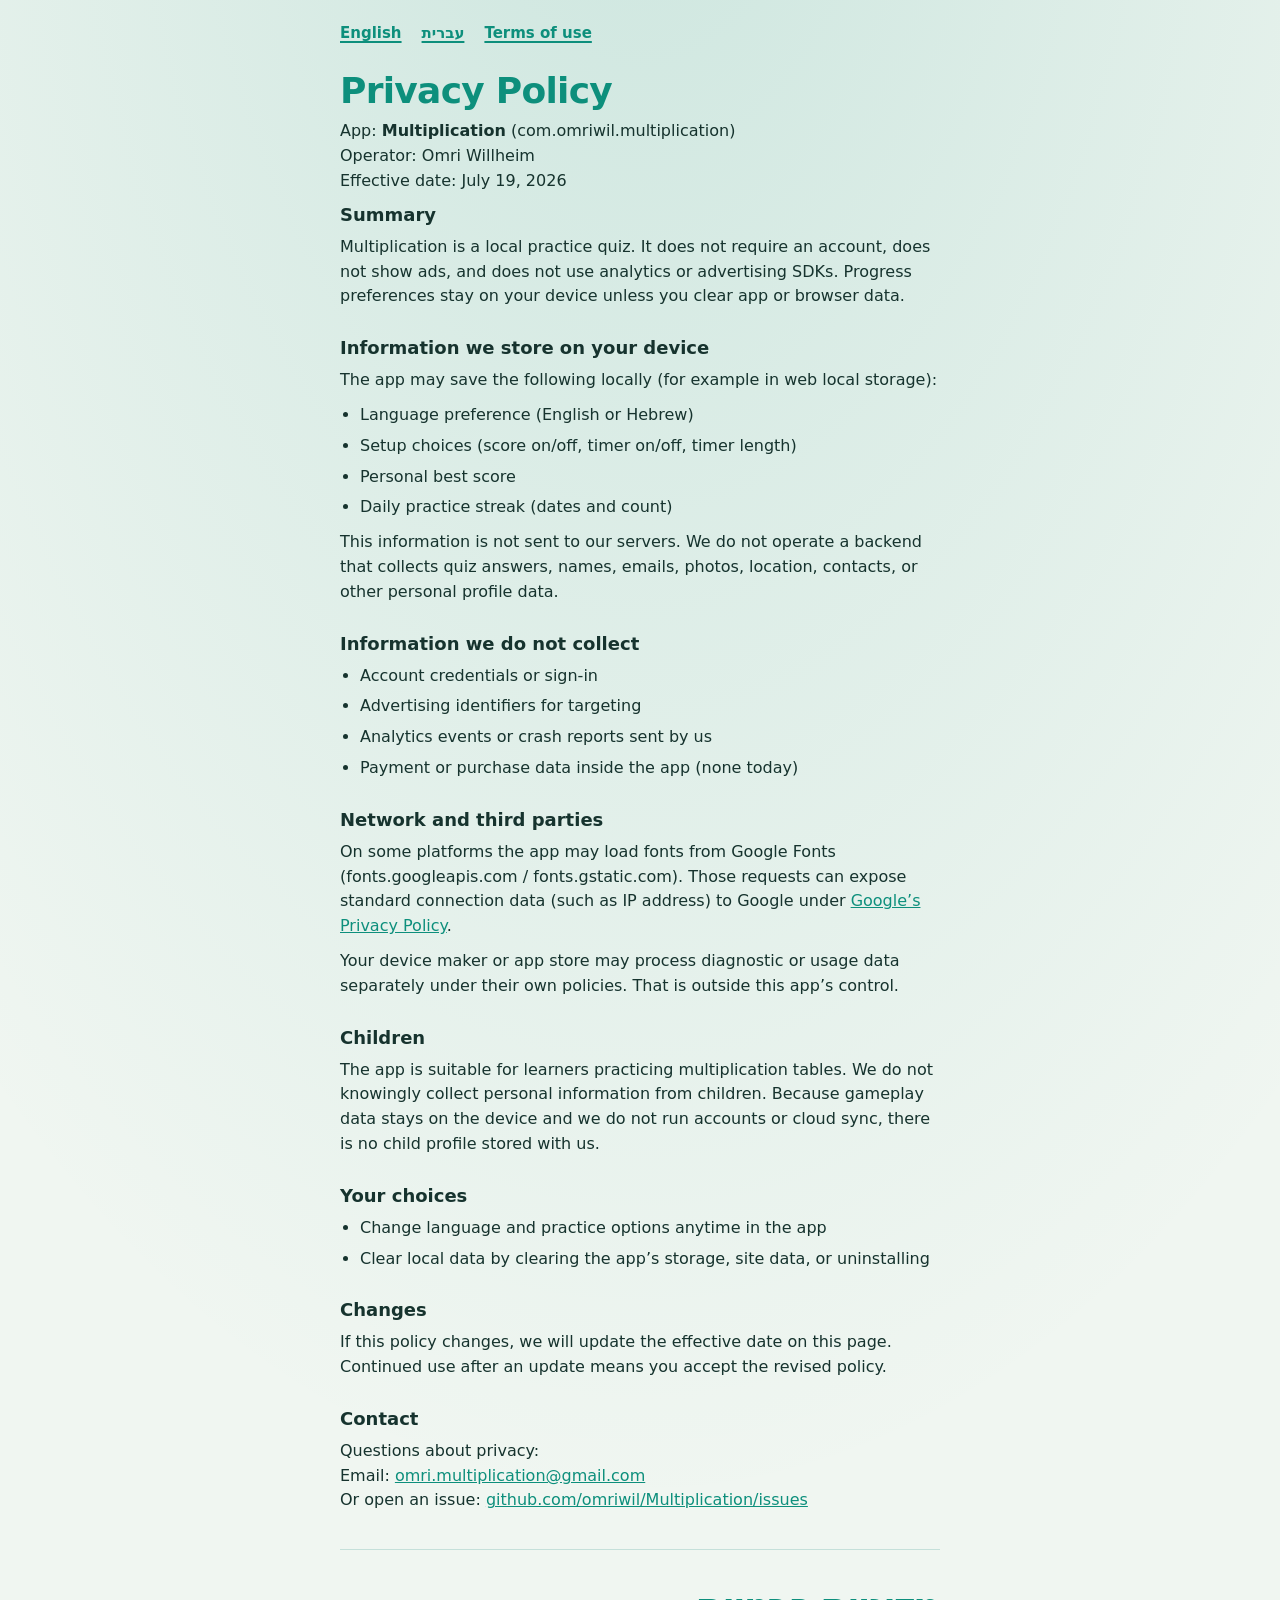
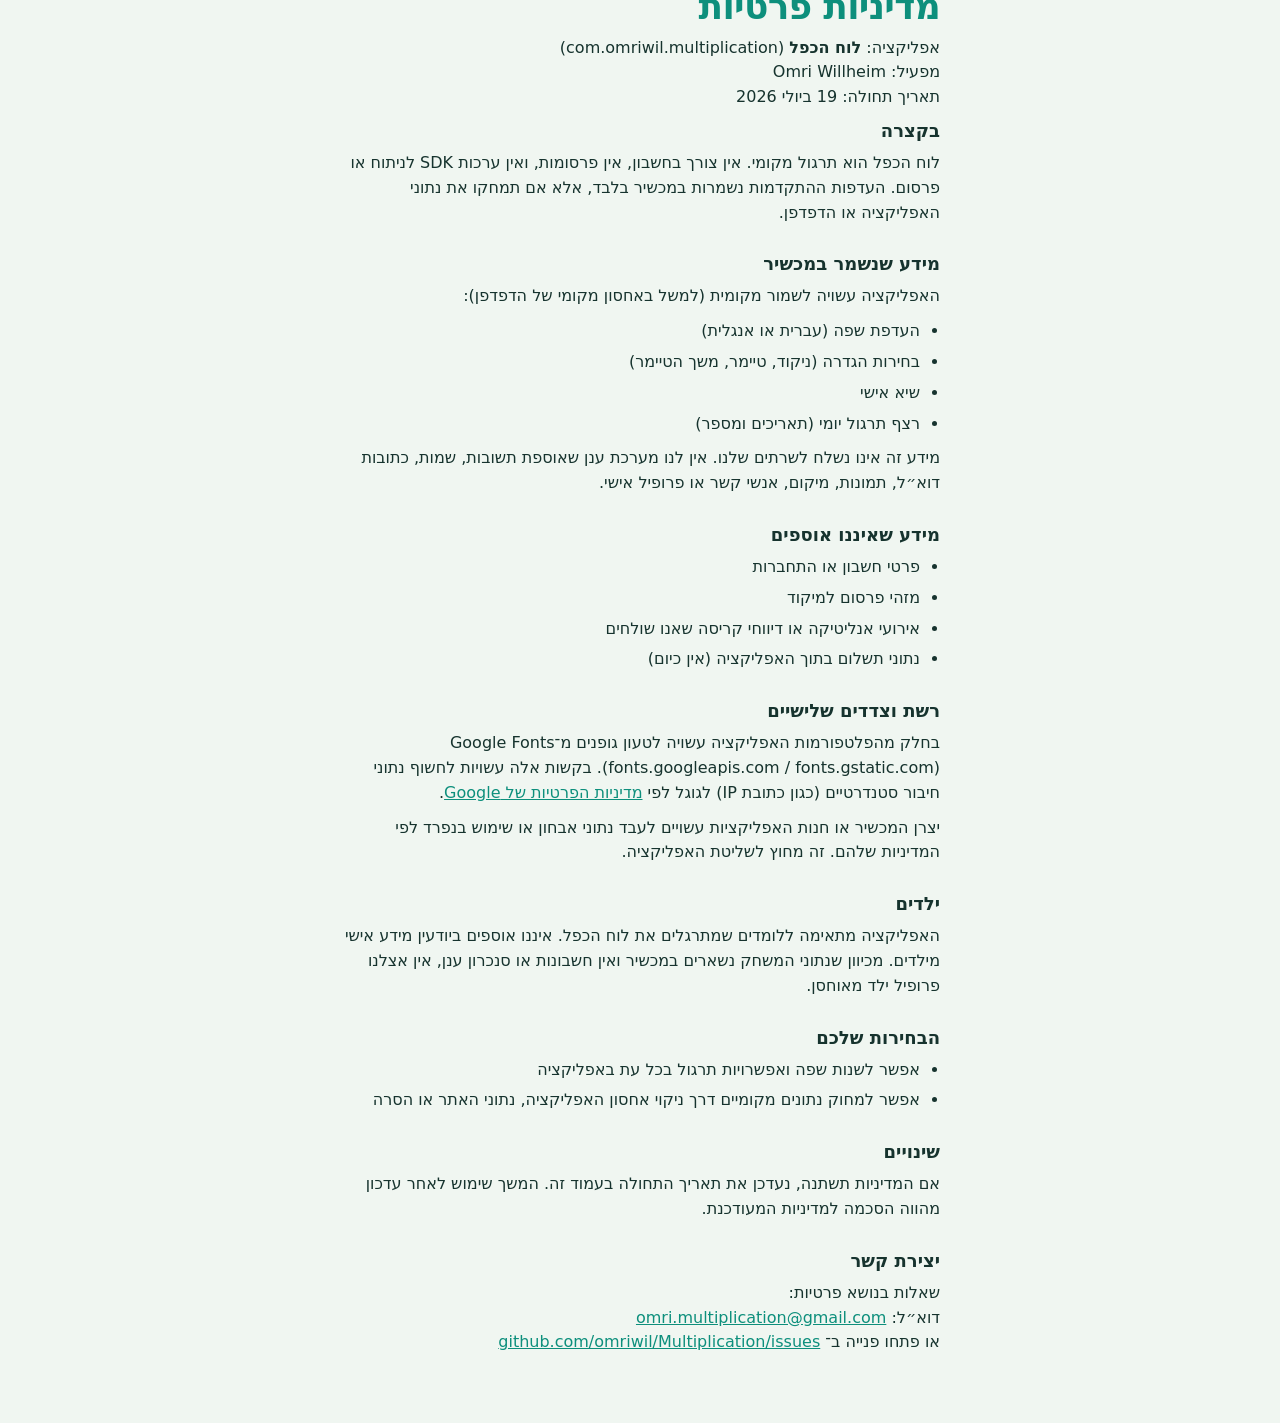
==== privacy.html @ 78357b25 "Add terms of use and cross-link privacy pages." ====
<!DOCTYPE html>
<html lang="en">
<head>
	<meta charset="UTF-8">
	<meta name="viewport" content="width=device-width, initial-scale=1.0, viewport-fit=cover">
	<meta name="color-scheme" content="light">
	<meta name="theme-color" content="#f0f6f1">
	<title>Privacy Policy — Multiplication</title>
	<style>
		:root {
			--bg: #f0f6f1;
			--border: #c5e0da;
			--text: #16332e;
			--text-muted: #4a6b64;
			--accent: #0d8f7c;
			--font-ui: "Segoe UI", system-ui, -apple-system, sans-serif;
			--font-display: "Nunito", "Rubik", "Segoe UI", system-ui, -apple-system, sans-serif;
		}

		*,
		*::before,
		*::after {
			box-sizing: border-box;
		}

		body {
			margin: 0;
			min-height: 100vh;
			font-family: var(--font-ui);
			background:
				radial-gradient(ellipse 80% 60% at 50% -10%, rgba(13, 143, 124, 0.16), transparent),
				var(--bg);
			color: var(--text);
			-webkit-font-smoothing: antialiased;
		}

		.privacy-page {
			width: min(100%, 640px);
			margin: 0 auto;
			padding:
				max(24px, env(safe-area-inset-top))
				max(20px, env(safe-area-inset-right))
				max(40px, env(safe-area-inset-bottom))
				max(20px, env(safe-area-inset-left));
		}

		.privacy-page h1 {
			margin: 0 0 8px;
			font-family: var(--font-display);
			font-size: clamp(1.75rem, 6vw, 2.25rem);
			font-weight: 800;
			letter-spacing: -0.02em;
			line-height: 1.15;
			color: var(--accent);
		}

		.privacy-meta {
			margin: 0 0 28px;
			color: var(--text-muted);
			font-size: 0.9375rem;
			line-height: 1.45;
		}

		.privacy-nav {
			display: flex;
			flex-wrap: wrap;
			gap: 12px 20px;
			margin: 0 0 28px;
			font-size: 0.9375rem;
		}

		.privacy-nav a {
			color: var(--accent);
			font-weight: 700;
			text-decoration-thickness: 1.5px;
			text-underline-offset: 3px;
		}

		.privacy-nav a:focus-visible {
			outline: 2px solid var(--accent);
			outline-offset: 3px;
			border-radius: 4px;
		}

		.privacy-page section {
			margin: 0 0 28px;
		}

		.privacy-page h2 {
			margin: 0 0 10px;
			font-family: var(--font-display);
			font-size: 1.125rem;
			font-weight: 800;
			color: var(--text);
		}

		.privacy-page p,
		.privacy-page li {
			margin: 0 0 10px;
			font-size: 1rem;
			line-height: 1.55;
			color: var(--text);
		}

		.privacy-page ul {
			margin: 0 0 10px;
			padding-inline-start: 1.25rem;
		}

		.privacy-page li {
			margin-bottom: 6px;
		}

		.privacy-page hr {
			border: 0;
			border-top: 1px solid var(--border);
			margin: 36px 0;
		}

		.privacy-page a {
			color: var(--accent);
		}

		[lang="he"] {
			font-family: "Rubik", "Segoe UI", system-ui, -apple-system, sans-serif;
		}
	</style>
</head>
<body>
	<article class="privacy-page">
		<nav class="privacy-nav" aria-label="Document links">
			<a href="#en">English</a>
			<a href="#he" lang="he">עברית</a>
			<a href="terms.html">Terms of use</a>
		</nav>

		<section id="en" lang="en">
			<h1>Privacy Policy</h1>
			<p class="privacy-meta">
				App: <strong>Multiplication</strong> (com.omriwil.multiplication)<br>
				Operator: Omri Willheim<br>
				Effective date: July 19, 2026
			</p>

			<section>
				<h2>Summary</h2>
				<p>
					Multiplication is a local practice quiz. It does not require an account,
					does not show ads, and does not use analytics or advertising SDKs.
					Progress preferences stay on your device unless you clear app or browser data.
				</p>
			</section>

			<section>
				<h2>Information we store on your device</h2>
				<p>The app may save the following locally (for example in web local storage):</p>
				<ul>
					<li>Language preference (English or Hebrew)</li>
					<li>Setup choices (score on/off, timer on/off, timer length)</li>
					<li>Personal best score</li>
					<li>Daily practice streak (dates and count)</li>
				</ul>
				<p>
					This information is not sent to our servers. We do not operate a backend
					that collects quiz answers, names, emails, photos, location, contacts,
					or other personal profile data.
				</p>
			</section>

			<section>
				<h2>Information we do not collect</h2>
				<ul>
					<li>Account credentials or sign-in</li>
					<li>Advertising identifiers for targeting</li>
					<li>Analytics events or crash reports sent by us</li>
					<li>Payment or purchase data inside the app (none today)</li>
				</ul>
			</section>

			<section>
				<h2>Network and third parties</h2>
				<p>
					On some platforms the app may load fonts from Google Fonts
					(fonts.googleapis.com / fonts.gstatic.com). Those requests can expose
					standard connection data (such as IP address) to Google under
					<a href="https://policies.google.com/privacy">Google’s Privacy Policy</a>.
				</p>
				<p>
					Your device maker or app store may process diagnostic or usage data
					separately under their own policies. That is outside this app’s control.
				</p>
			</section>

			<section>
				<h2>Children</h2>
				<p>
					The app is suitable for learners practicing multiplication tables.
					We do not knowingly collect personal information from children.
					Because gameplay data stays on the device and we do not run accounts
					or cloud sync, there is no child profile stored with us.
				</p>
			</section>

			<section>
				<h2>Your choices</h2>
				<ul>
					<li>Change language and practice options anytime in the app</li>
					<li>Clear local data by clearing the app’s storage, site data, or uninstalling</li>
				</ul>
			</section>

			<section>
				<h2>Changes</h2>
				<p>
					If this policy changes, we will update the effective date on this page.
					Continued use after an update means you accept the revised policy.
				</p>
			</section>

			<section>
				<h2>Contact</h2>
				<p>
					Questions about privacy:<br>
					Email:
					<a href="mailto:omri.multiplication@gmail.com">omri.multiplication@gmail.com</a><br>
					Or open an issue:
					<a href="https://github.com/omriwil/Multiplication/issues">github.com/omriwil/Multiplication/issues</a>
				</p>
			</section>
		</section>

		<hr>

		<section id="he" lang="he" dir="rtl">
			<h1>מדיניות פרטיות</h1>
			<p class="privacy-meta">
				אפליקציה: <strong>לוח הכפל</strong> (com.omriwil.multiplication)<br>
				מפעיל: Omri Willheim<br>
				תאריך תחולה: 19 ביולי 2026
			</p>

			<section>
				<h2>בקצרה</h2>
				<p>
					לוח הכפל הוא תרגול מקומי. אין צורך בחשבון, אין פרסומות,
					ואין ערכות SDK לניתוח או פרסום.
					העדפות ההתקדמות נשמרות במכשיר בלבד, אלא אם תמחקו את נתוני האפליקציה או הדפדפן.
				</p>
			</section>

			<section>
				<h2>מידע שנשמר במכשיר</h2>
				<p>האפליקציה עשויה לשמור מקומית (למשל באחסון מקומי של הדפדפן):</p>
				<ul>
					<li>העדפת שפה (עברית או אנגלית)</li>
					<li>בחירות הגדרה (ניקוד, טיימר, משך הטיימר)</li>
					<li>שיא אישי</li>
					<li>רצף תרגול יומי (תאריכים ומספר)</li>
				</ul>
				<p>
					מידע זה אינו נשלח לשרתים שלנו. אין לנו מערכת ענן שאוספת תשובות,
					שמות, כתובות דוא״ל, תמונות, מיקום, אנשי קשר או פרופיל אישי.
				</p>
			</section>

			<section>
				<h2>מידע שאיננו אוספים</h2>
				<ul>
					<li>פרטי חשבון או התחברות</li>
					<li>מזהי פרסום למיקוד</li>
					<li>אירועי אנליטיקה או דיווחי קריסה שאנו שולחים</li>
					<li>נתוני תשלום בתוך האפליקציה (אין כיום)</li>
				</ul>
			</section>

			<section>
				<h2>רשת וצדדים שלישיים</h2>
				<p>
					בחלק מהפלטפורמות האפליקציה עשויה לטעון גופנים מ־Google Fonts
					(fonts.googleapis.com / fonts.gstatic.com). בקשות אלה עשויות לחשוף
					נתוני חיבור סטנדרטיים (כגון כתובת IP) לגוגל לפי
					<a href="https://policies.google.com/privacy">מדיניות הפרטיות של Google</a>.
				</p>
				<p>
					יצרן המכשיר או חנות האפליקציות עשויים לעבד נתוני אבחון או שימוש
					בנפרד לפי המדיניות שלהם. זה מחוץ לשליטת האפליקציה.
				</p>
			</section>

			<section>
				<h2>ילדים</h2>
				<p>
					האפליקציה מתאימה ללומדים שמתרגלים את לוח הכפל.
					איננו אוספים ביודעין מידע אישי מילדים.
					מכיוון שנתוני המשחק נשארים במכשיר ואין חשבונות או סנכרון ענן,
					אין אצלנו פרופיל ילד מאוחסן.
				</p>
			</section>

			<section>
				<h2>הבחירות שלכם</h2>
				<ul>
					<li>אפשר לשנות שפה ואפשרויות תרגול בכל עת באפליקציה</li>
					<li>אפשר למחוק נתונים מקומיים דרך ניקוי אחסון האפליקציה, נתוני האתר או הסרה</li>
				</ul>
			</section>

			<section>
				<h2>שינויים</h2>
				<p>
					אם המדיניות תשתנה, נעדכן את תאריך התחולה בעמוד זה.
					המשך שימוש לאחר עדכון מהווה הסכמה למדיניות המעודכנת.
				</p>
			</section>

			<section>
				<h2>יצירת קשר</h2>
				<p>
					שאלות בנושא פרטיות:<br>
					דוא״ל:
					<a href="mailto:omri.multiplication@gmail.com">omri.multiplication@gmail.com</a><br>
					או פתחו פנייה ב־
					<a href="https://github.com/omriwil/Multiplication/issues">github.com/omriwil/Multiplication/issues</a>
				</p>
			</section>
		</section>
	</article>
</body>
</html>
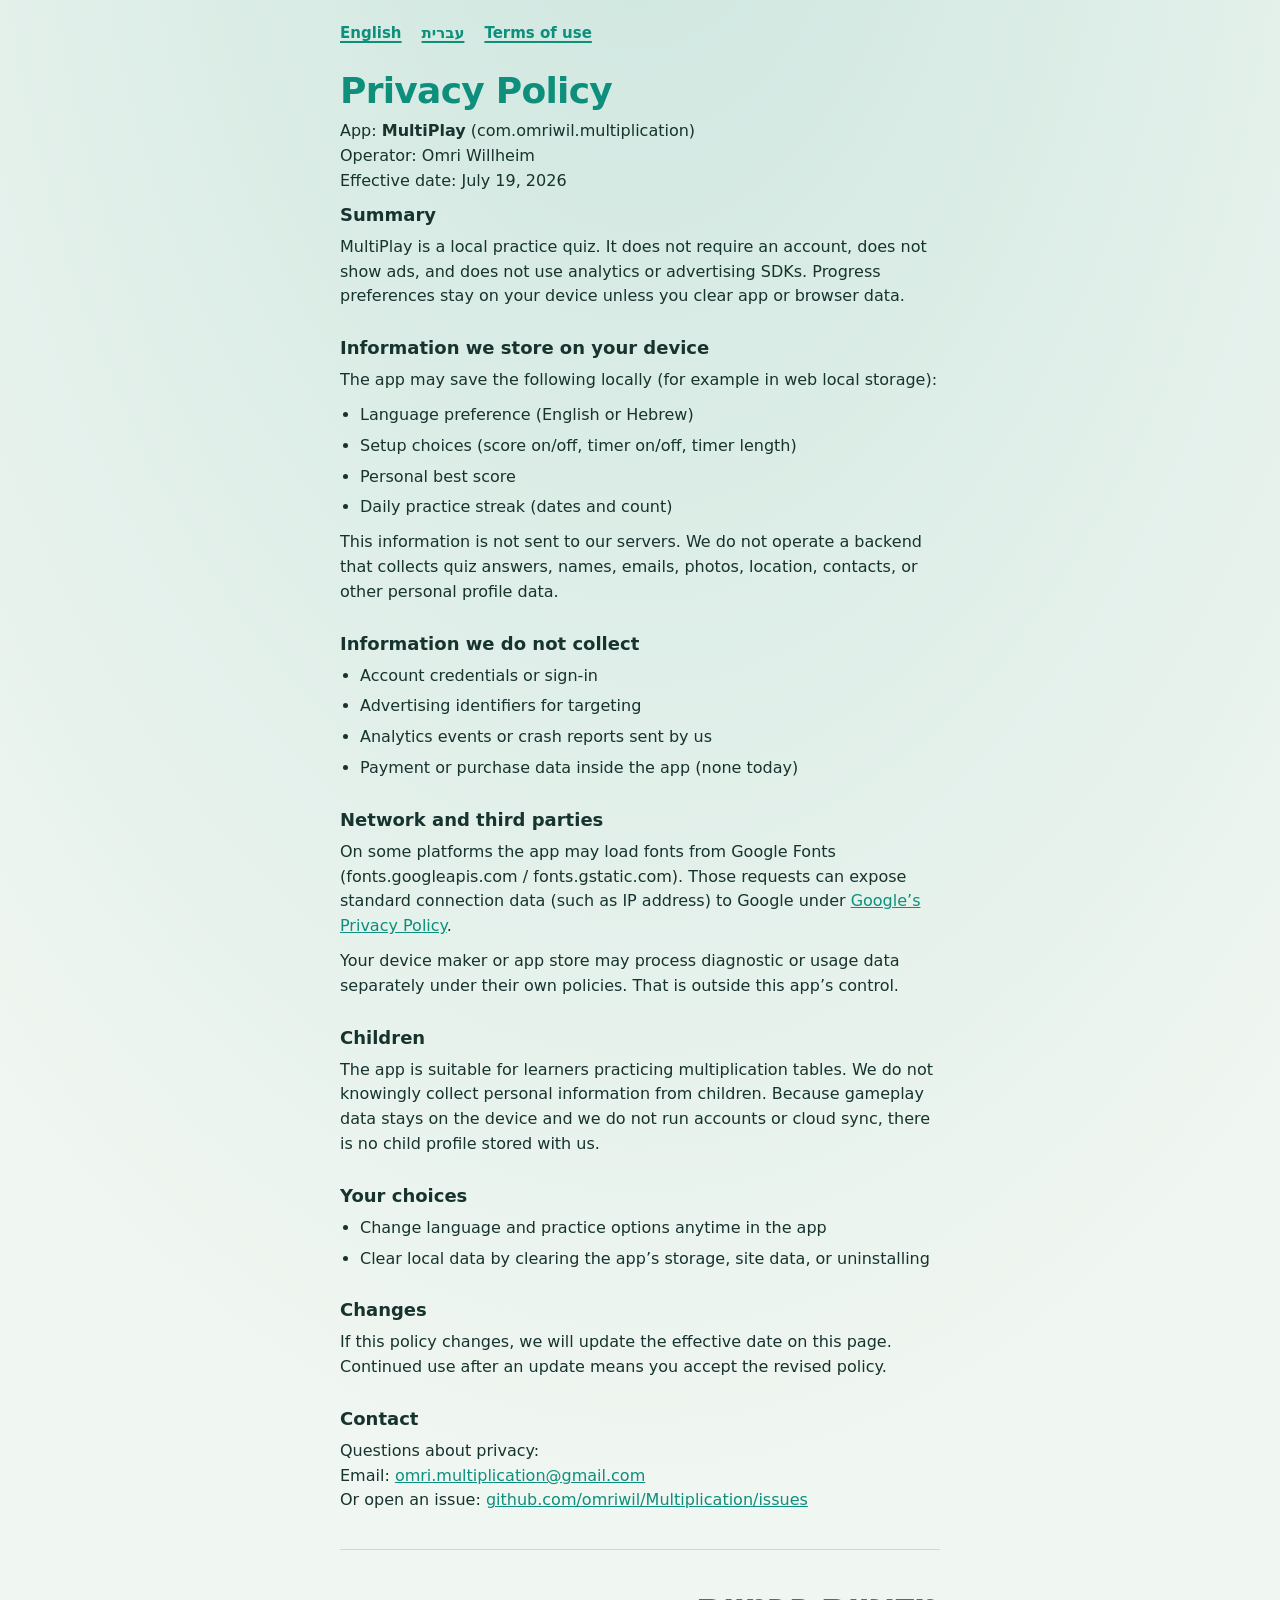
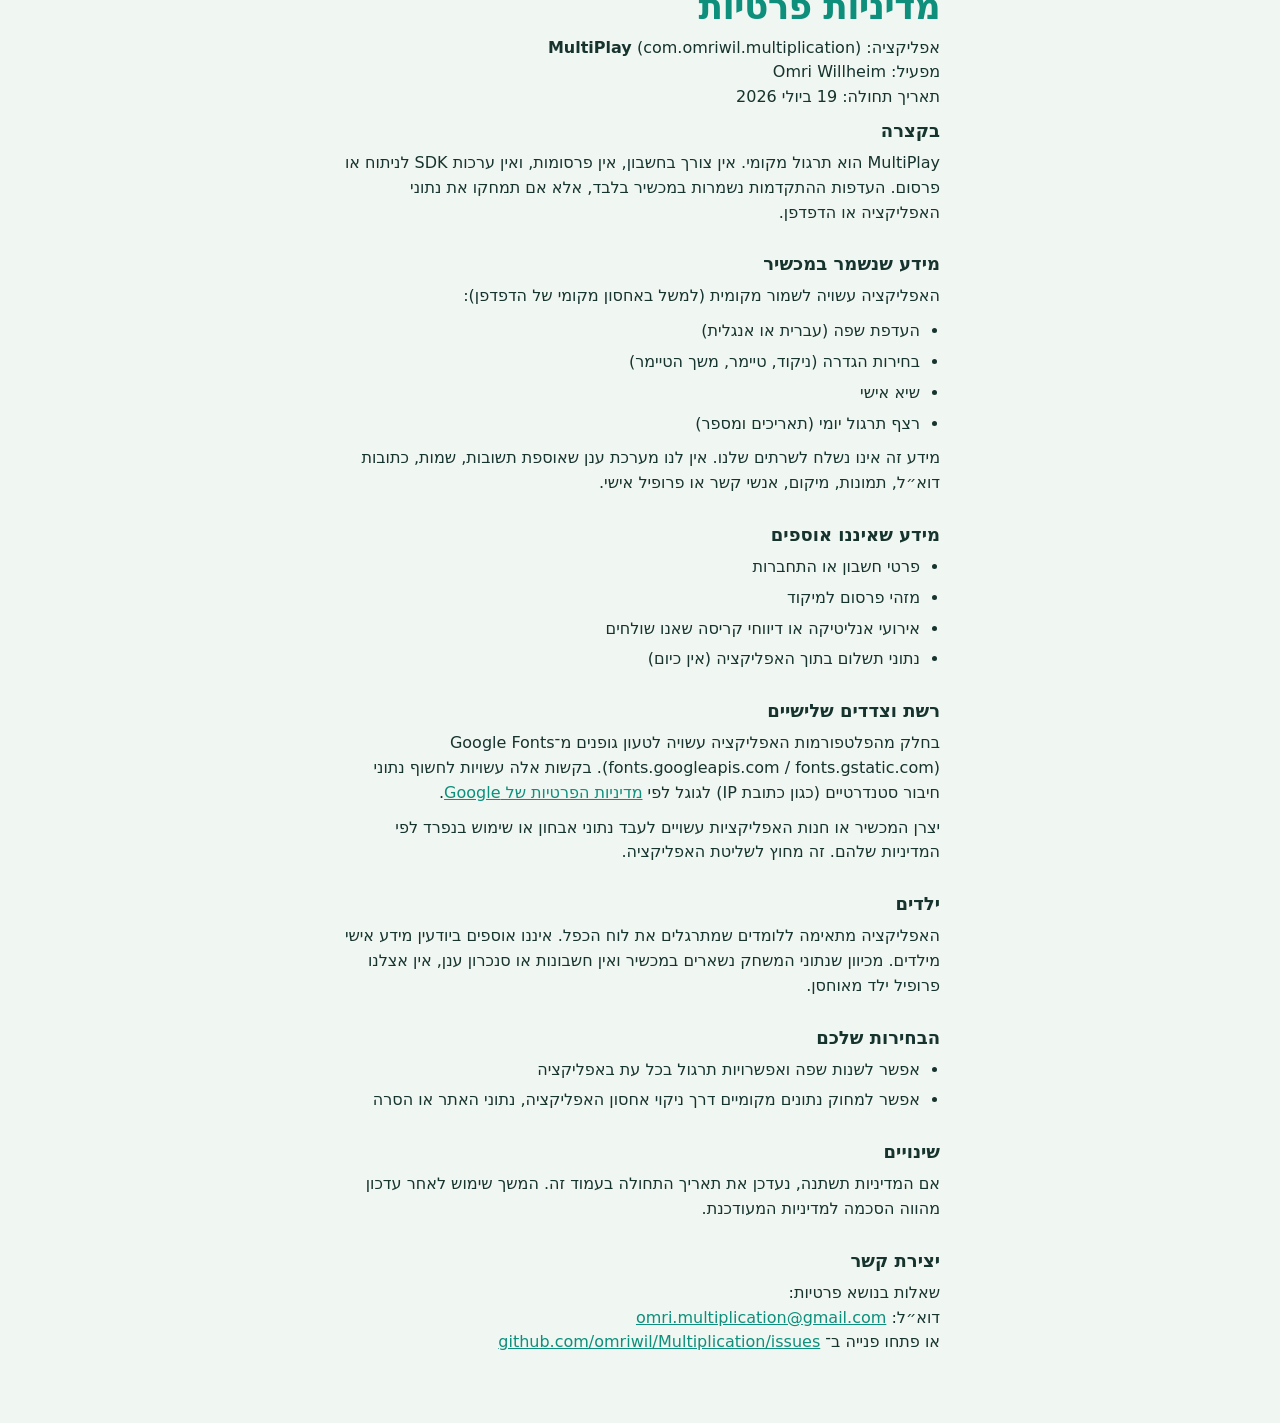
==== commit d0ae8e42: "Sync legal pages from Multiplication." ====
--- a/privacy.html
+++ b/privacy.html
@@ -5,7 +5,7 @@
 	<meta name="viewport" content="width=device-width, initial-scale=1.0, viewport-fit=cover">
 	<meta name="color-scheme" content="light">
 	<meta name="theme-color" content="#f0f6f1">
-	<title>Privacy Policy — Multiplication</title>
+	<title>Privacy Policy — MultiPlay</title>
 	<style>
 		:root {
 			--bg: #f0f6f1;
@@ -137,7 +137,7 @@
 		<section id="en" lang="en">
 			<h1>Privacy Policy</h1>
 			<p class="privacy-meta">
-				App: <strong>Multiplication</strong> (com.omriwil.multiplication)<br>
+				App: <strong>MultiPlay</strong> (com.omriwil.multiplication)<br>
 				Operator: Omri Willheim<br>
 				Effective date: July 19, 2026
 			</p>
@@ -145,7 +145,7 @@
 			<section>
 				<h2>Summary</h2>
 				<p>
-					Multiplication is a local practice quiz. It does not require an account,
+					MultiPlay is a local practice quiz. It does not require an account,
 					does not show ads, and does not use analytics or advertising SDKs.
 					Progress preferences stay on your device unless you clear app or browser data.
 				</p>
@@ -234,7 +234,7 @@
 		<section id="he" lang="he" dir="rtl">
 			<h1>מדיניות פרטיות</h1>
 			<p class="privacy-meta">
-				אפליקציה: <strong>לוח הכפל</strong> (com.omriwil.multiplication)<br>
+				אפליקציה: <strong>MultiPlay</strong> (com.omriwil.multiplication)<br>
 				מפעיל: Omri Willheim<br>
 				תאריך תחולה: 19 ביולי 2026
 			</p>
@@ -242,7 +242,7 @@
 			<section>
 				<h2>בקצרה</h2>
 				<p>
-					לוח הכפל הוא תרגול מקומי. אין צורך בחשבון, אין פרסומות,
+					MultiPlay הוא תרגול מקומי. אין צורך בחשבון, אין פרסומות,
 					ואין ערכות SDK לניתוח או פרסום.
 					העדפות ההתקדמות נשמרות במכשיר בלבד, אלא אם תמחקו את נתוני האפליקציה או הדפדפן.
 				</p>
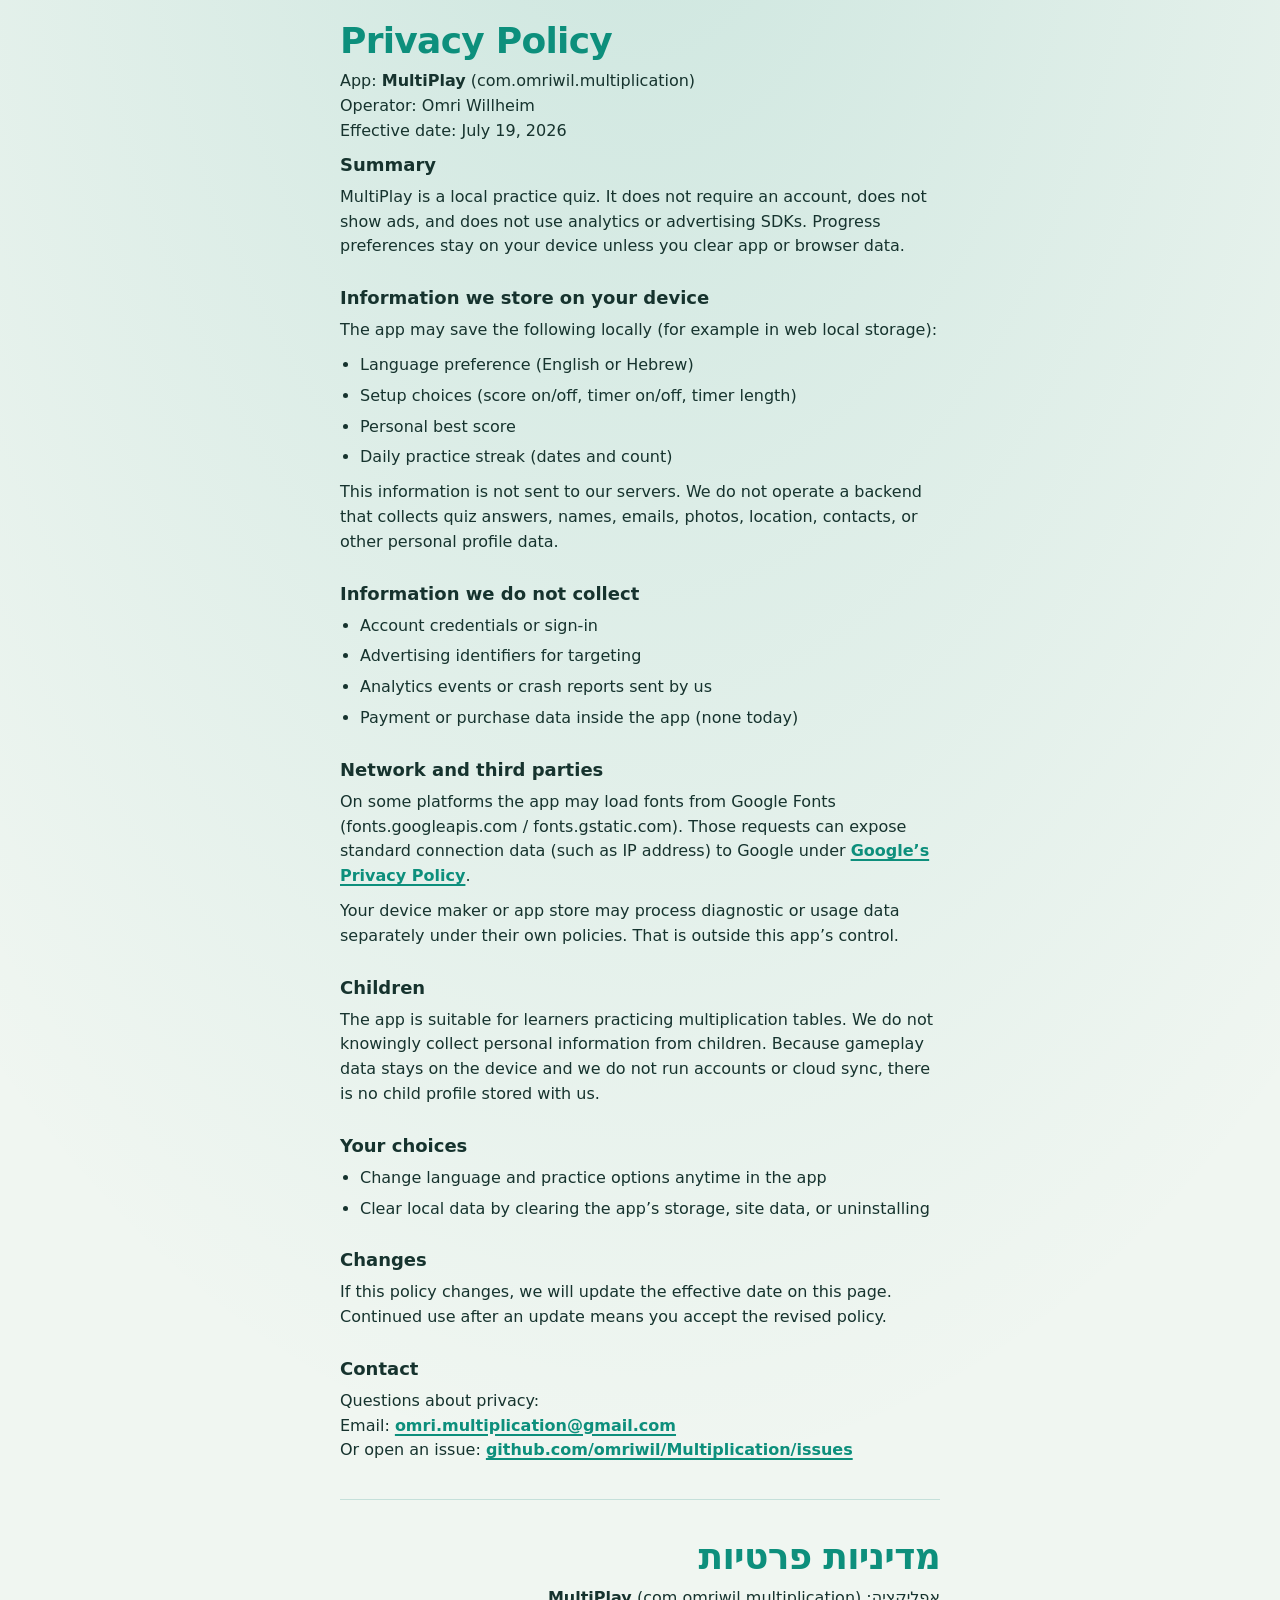
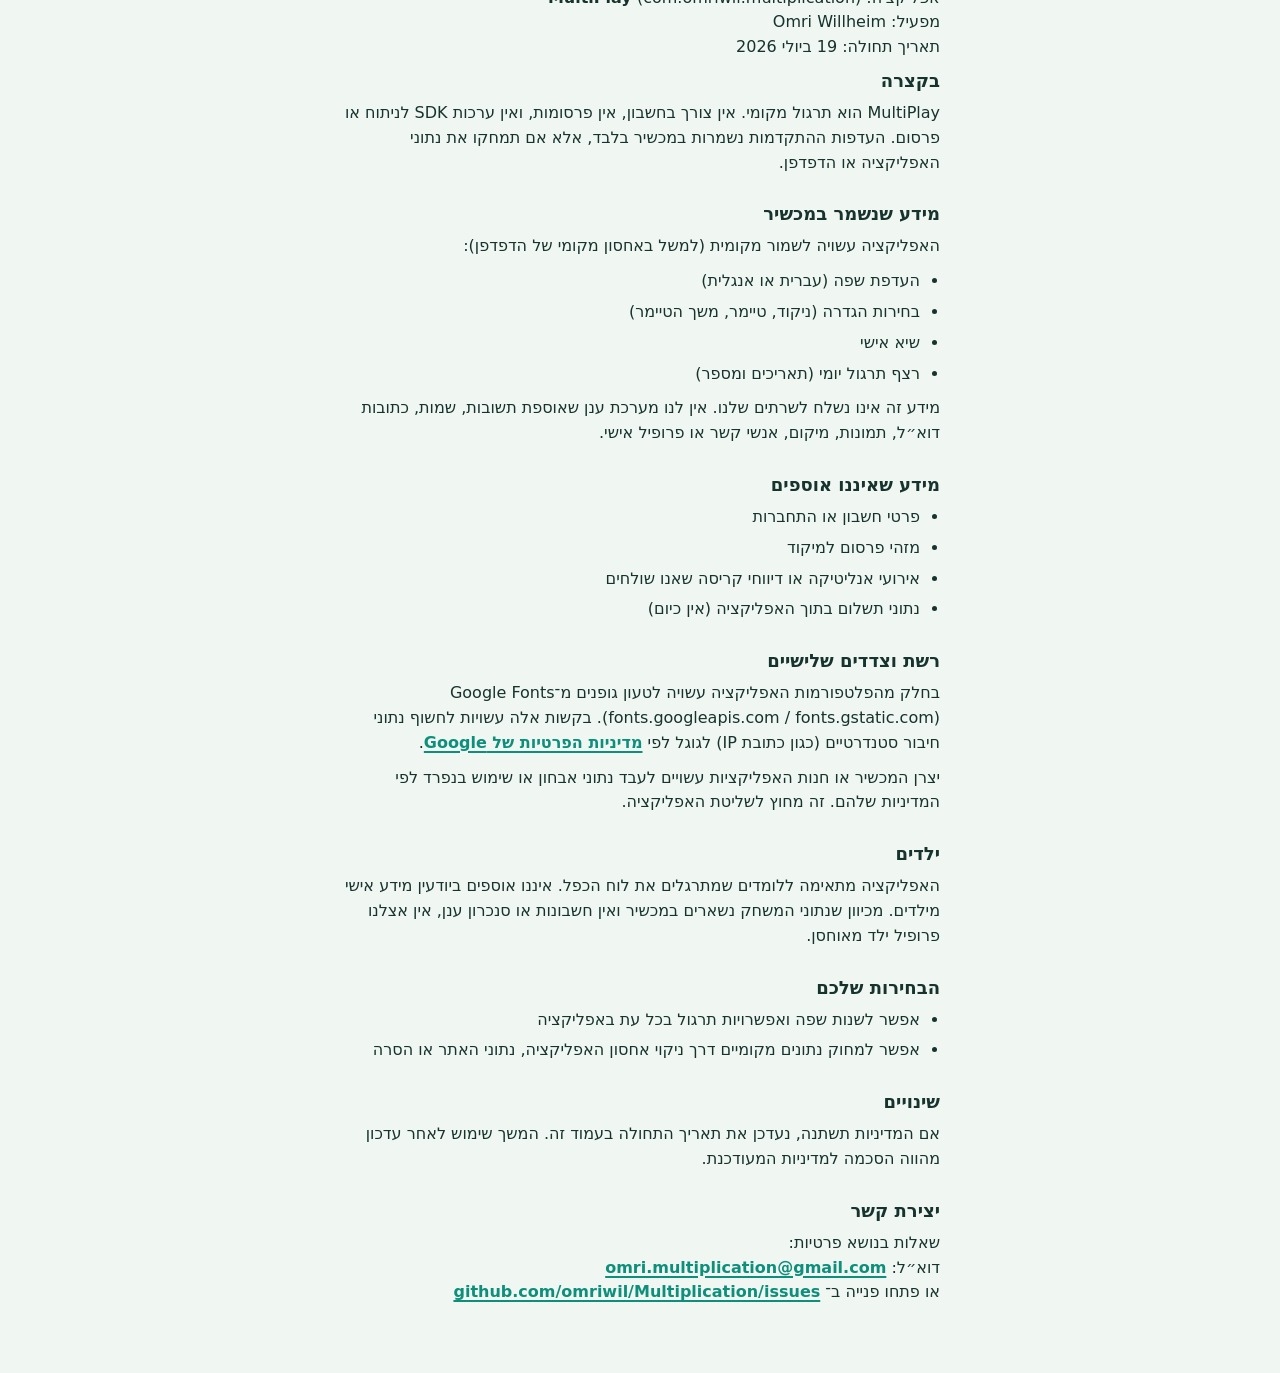
==== commit ad55286d: "Sync legal pages from Multiplication." ====
--- a/privacy.html
+++ b/privacy.html
@@ -6,137 +6,13 @@
 	<meta name="color-scheme" content="light">
 	<meta name="theme-color" content="#f0f6f1">
 	<title>Privacy Policy — MultiPlay</title>
-	<style>
-		:root {
-			--bg: #f0f6f1;
-			--border: #c5e0da;
-			--text: #16332e;
-			--text-muted: #4a6b64;
-			--accent: #0d8f7c;
-			--font-ui: "Segoe UI", system-ui, -apple-system, sans-serif;
-			--font-display: "Nunito", "Rubik", "Segoe UI", system-ui, -apple-system, sans-serif;
-		}
-
-		*,
-		*::before,
-		*::after {
-			box-sizing: border-box;
-		}
-
-		body {
-			margin: 0;
-			min-height: 100vh;
-			font-family: var(--font-ui);
-			background:
-				radial-gradient(ellipse 80% 60% at 50% -10%, rgba(13, 143, 124, 0.16), transparent),
-				var(--bg);
-			color: var(--text);
-			-webkit-font-smoothing: antialiased;
-		}
-
-		.privacy-page {
-			width: min(100%, 640px);
-			margin: 0 auto;
-			padding:
-				max(24px, env(safe-area-inset-top))
-				max(20px, env(safe-area-inset-right))
-				max(40px, env(safe-area-inset-bottom))
-				max(20px, env(safe-area-inset-left));
-		}
-
-		.privacy-page h1 {
-			margin: 0 0 8px;
-			font-family: var(--font-display);
-			font-size: clamp(1.75rem, 6vw, 2.25rem);
-			font-weight: 800;
-			letter-spacing: -0.02em;
-			line-height: 1.15;
-			color: var(--accent);
-		}
-
-		.privacy-meta {
-			margin: 0 0 28px;
-			color: var(--text-muted);
-			font-size: 0.9375rem;
-			line-height: 1.45;
-		}
-
-		.privacy-nav {
-			display: flex;
-			flex-wrap: wrap;
-			gap: 12px 20px;
-			margin: 0 0 28px;
-			font-size: 0.9375rem;
-		}
-
-		.privacy-nav a {
-			color: var(--accent);
-			font-weight: 700;
-			text-decoration-thickness: 1.5px;
-			text-underline-offset: 3px;
-		}
-
-		.privacy-nav a:focus-visible {
-			outline: 2px solid var(--accent);
-			outline-offset: 3px;
-			border-radius: 4px;
-		}
-
-		.privacy-page section {
-			margin: 0 0 28px;
-		}
-
-		.privacy-page h2 {
-			margin: 0 0 10px;
-			font-family: var(--font-display);
-			font-size: 1.125rem;
-			font-weight: 800;
-			color: var(--text);
-		}
-
-		.privacy-page p,
-		.privacy-page li {
-			margin: 0 0 10px;
-			font-size: 1rem;
-			line-height: 1.55;
-			color: var(--text);
-		}
-
-		.privacy-page ul {
-			margin: 0 0 10px;
-			padding-inline-start: 1.25rem;
-		}
-
-		.privacy-page li {
-			margin-bottom: 6px;
-		}
-
-		.privacy-page hr {
-			border: 0;
-			border-top: 1px solid var(--border);
-			margin: 36px 0;
-		}
-
-		.privacy-page a {
-			color: var(--accent);
-		}
-
-		[lang="he"] {
-			font-family: "Rubik", "Segoe UI", system-ui, -apple-system, sans-serif;
-		}
-	</style>
+	<link rel="stylesheet" href="css/legal-page.css">
 </head>
 <body>
-	<article class="privacy-page">
-		<nav class="privacy-nav" aria-label="Document links">
-			<a href="#en">English</a>
-			<a href="#he" lang="he">עברית</a>
-			<a href="terms.html">Terms of use</a>
-		</nav>
-
-		<section id="en" lang="en">
+		<main class="legal-page">
+		<section data-legal-lang="en" lang="en">
 			<h1>Privacy Policy</h1>
-			<p class="privacy-meta">
+			<p class="legal-meta">
 				App: <strong>MultiPlay</strong> (com.omriwil.multiplication)<br>
 				Operator: Omri Willheim<br>
 				Effective date: July 19, 2026
@@ -229,11 +105,11 @@
 			</section>
 		</section>
 
-		<hr>
-
-		<section id="he" lang="he" dir="rtl">
+		<hr class="legal-lang-divider">
+
+		<section data-legal-lang="he" lang="he" dir="rtl">
 			<h1>מדיניות פרטיות</h1>
-			<p class="privacy-meta">
+			<p class="legal-meta">
 				אפליקציה: <strong>MultiPlay</strong> (com.omriwil.multiplication)<br>
 				מפעיל: Omri Willheim<br>
 				תאריך תחולה: 19 ביולי 2026
@@ -324,6 +200,7 @@
 				</p>
 			</section>
 		</section>
-	</article>
+	</main>
+
 </body>
 </html>
--- a/css/legal-page.css
+++ b/css/legal-page.css
@@ -0,0 +1,163 @@
+:root {
+	--bg: #f0f6f1;
+	--border: #c5e0da;
+	--text: #16332e;
+	--text-muted: #4a6b64;
+	--accent: #0d8f7c;
+	--font-ui: "Segoe UI", system-ui, -apple-system, sans-serif;
+	--font-display: "Nunito", "Rubik", "Segoe UI", system-ui, -apple-system, sans-serif;
+}
+
+*,
+*::before,
+*::after {
+	box-sizing: border-box;
+}
+
+body {
+	margin: 0;
+	min-height: 100vh;
+	font-family: var(--font-ui);
+	background:
+		radial-gradient(ellipse 80% 60% at 50% -10%, rgba(13, 143, 124, 0.16), transparent),
+		var(--bg);
+	color: var(--text);
+	-webkit-font-smoothing: antialiased;
+}
+
+.legal-top-bar {
+	position: sticky;
+	top: 0;
+	z-index: 10;
+	display: flex;
+	align-items: center;
+	min-height: 48px;
+	padding:
+		max(8px, env(safe-area-inset-top))
+		max(12px, env(safe-area-inset-right))
+		8px
+		max(4px, env(safe-area-inset-left));
+	background: rgba(240, 246, 241, 0.92);
+	backdrop-filter: blur(8px);
+	-webkit-backdrop-filter: blur(8px);
+	border-bottom: 1px solid var(--border);
+}
+
+.legal-back {
+	display: inline-flex;
+	align-items: center;
+	gap: 2px;
+	min-height: 44px;
+	min-width: 44px;
+	padding: 0 12px 0 8px;
+	margin: 0;
+	border: none;
+	border-radius: 8px;
+	background: transparent;
+	color: var(--accent);
+	font: inherit;
+	font-size: 1.0625rem;
+	font-weight: 700;
+	cursor: pointer;
+	-webkit-tap-highlight-color: transparent;
+}
+
+.legal-back:focus-visible {
+	outline: 2px solid var(--accent);
+	outline-offset: 2px;
+}
+
+.legal-back-icon {
+	width: 22px;
+	height: 22px;
+	flex-shrink: 0;
+}
+
+[dir="rtl"] .legal-back-icon {
+	transform: scaleX(-1);
+}
+
+.legal-page {
+	width: min(100%, 640px);
+	margin: 0 auto;
+	padding:
+		20px
+		max(20px, env(safe-area-inset-right))
+		max(40px, env(safe-area-inset-bottom))
+		max(20px, env(safe-area-inset-left));
+}
+
+.legal-page h1 {
+	margin: 0 0 8px;
+	font-family: var(--font-display);
+	font-size: clamp(1.75rem, 6vw, 2.25rem);
+	font-weight: 800;
+	letter-spacing: -0.02em;
+	line-height: 1.15;
+	color: var(--accent);
+}
+
+.legal-meta {
+	margin: 0 0 28px;
+	color: var(--text-muted);
+	font-size: 0.9375rem;
+	line-height: 1.45;
+}
+
+.legal-page section {
+	margin: 0 0 28px;
+}
+
+.legal-page h2 {
+	margin: 0 0 10px;
+	font-family: var(--font-display);
+	font-size: 1.125rem;
+	font-weight: 800;
+	color: var(--text);
+}
+
+.legal-page p,
+.legal-page li {
+	margin: 0 0 10px;
+	font-size: 1rem;
+	line-height: 1.55;
+	color: var(--text);
+}
+
+.legal-page ul {
+	margin: 0 0 10px;
+	padding-inline-start: 1.25rem;
+}
+
+.legal-page li {
+	margin-bottom: 6px;
+}
+
+.legal-lang-divider {
+	border: 0;
+	border-top: 1px solid var(--border);
+	margin: 36px 0;
+}
+
+.legal-page a {
+	color: var(--accent);
+	font-weight: 700;
+	text-decoration-thickness: 1.5px;
+	text-underline-offset: 3px;
+}
+
+.legal-page a:focus-visible {
+	outline: 2px solid var(--accent);
+	outline-offset: 3px;
+	border-radius: 4px;
+}
+
+[lang="he"] {
+	font-family: "Rubik", "Segoe UI", system-ui, -apple-system, sans-serif;
+}
+
+@media (hover: hover) {
+	.legal-back:hover {
+		background: rgba(13, 143, 124, 0.08);
+	}
+}
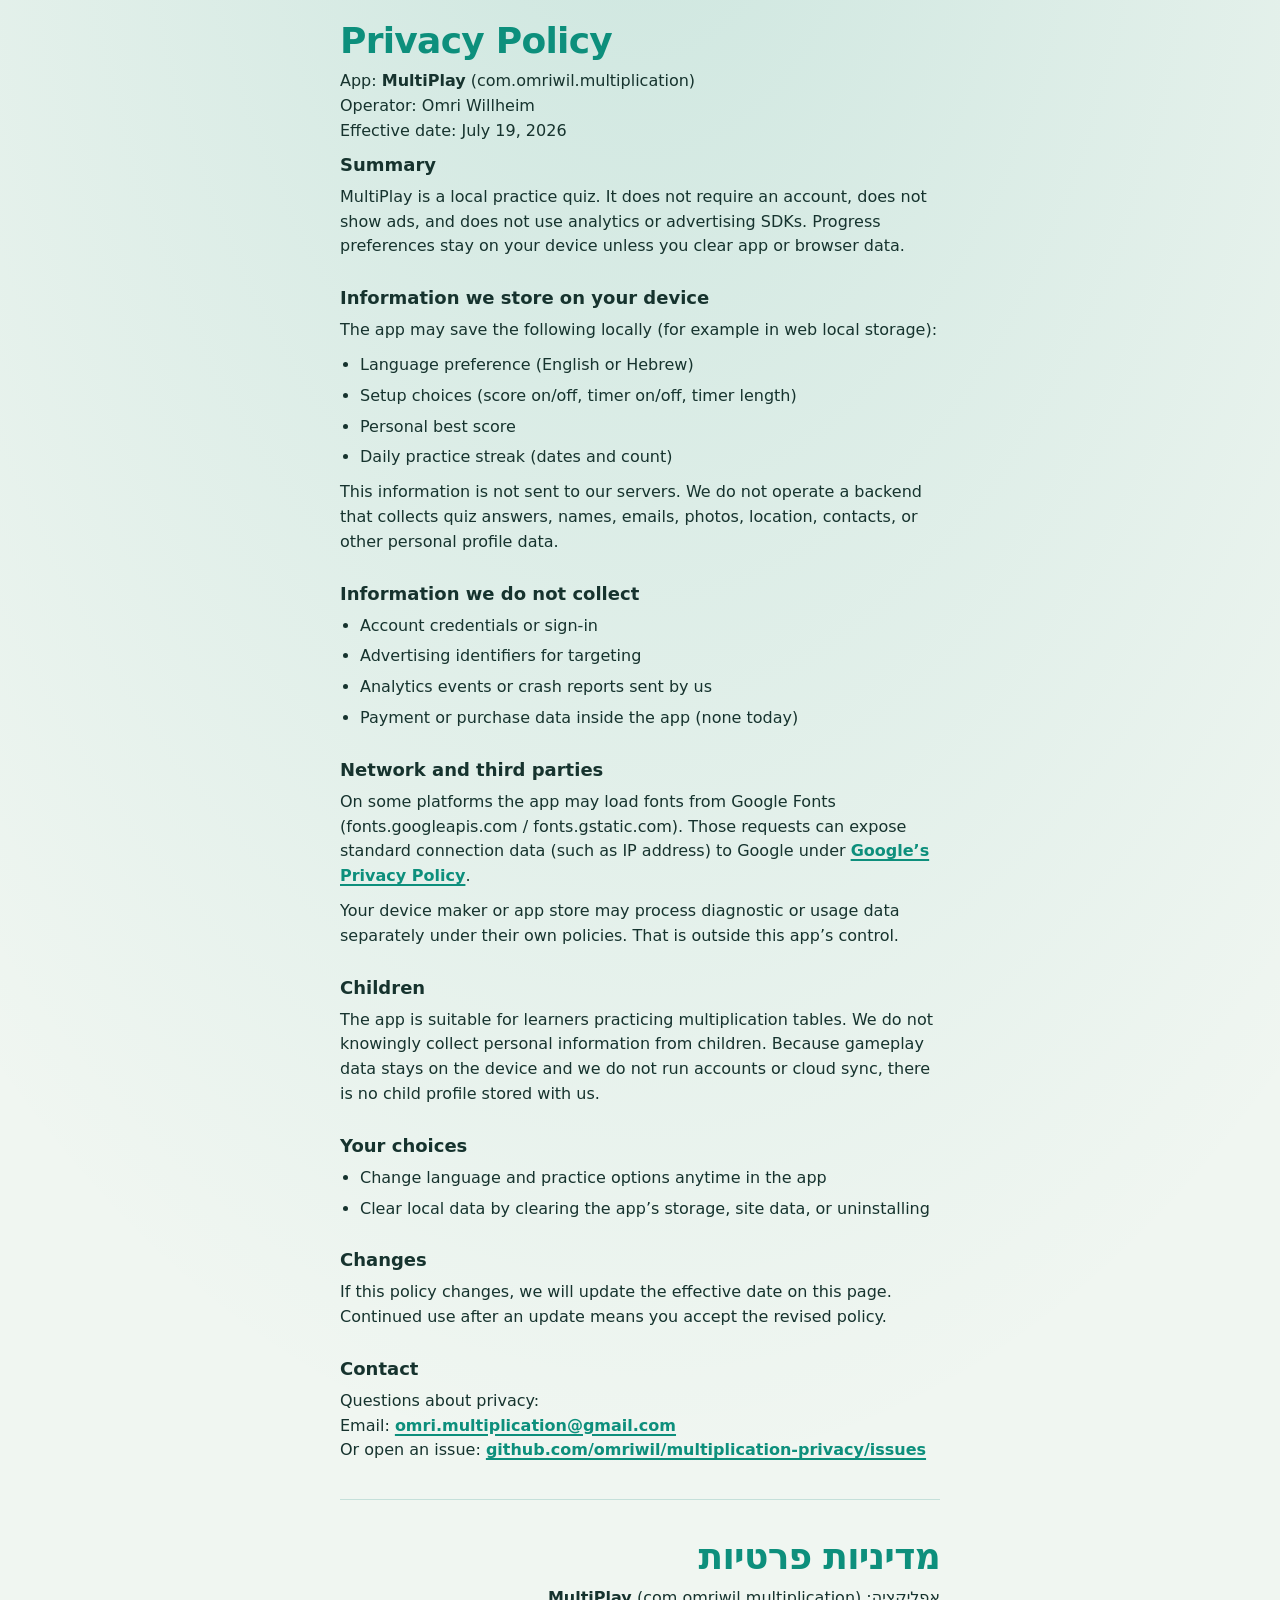
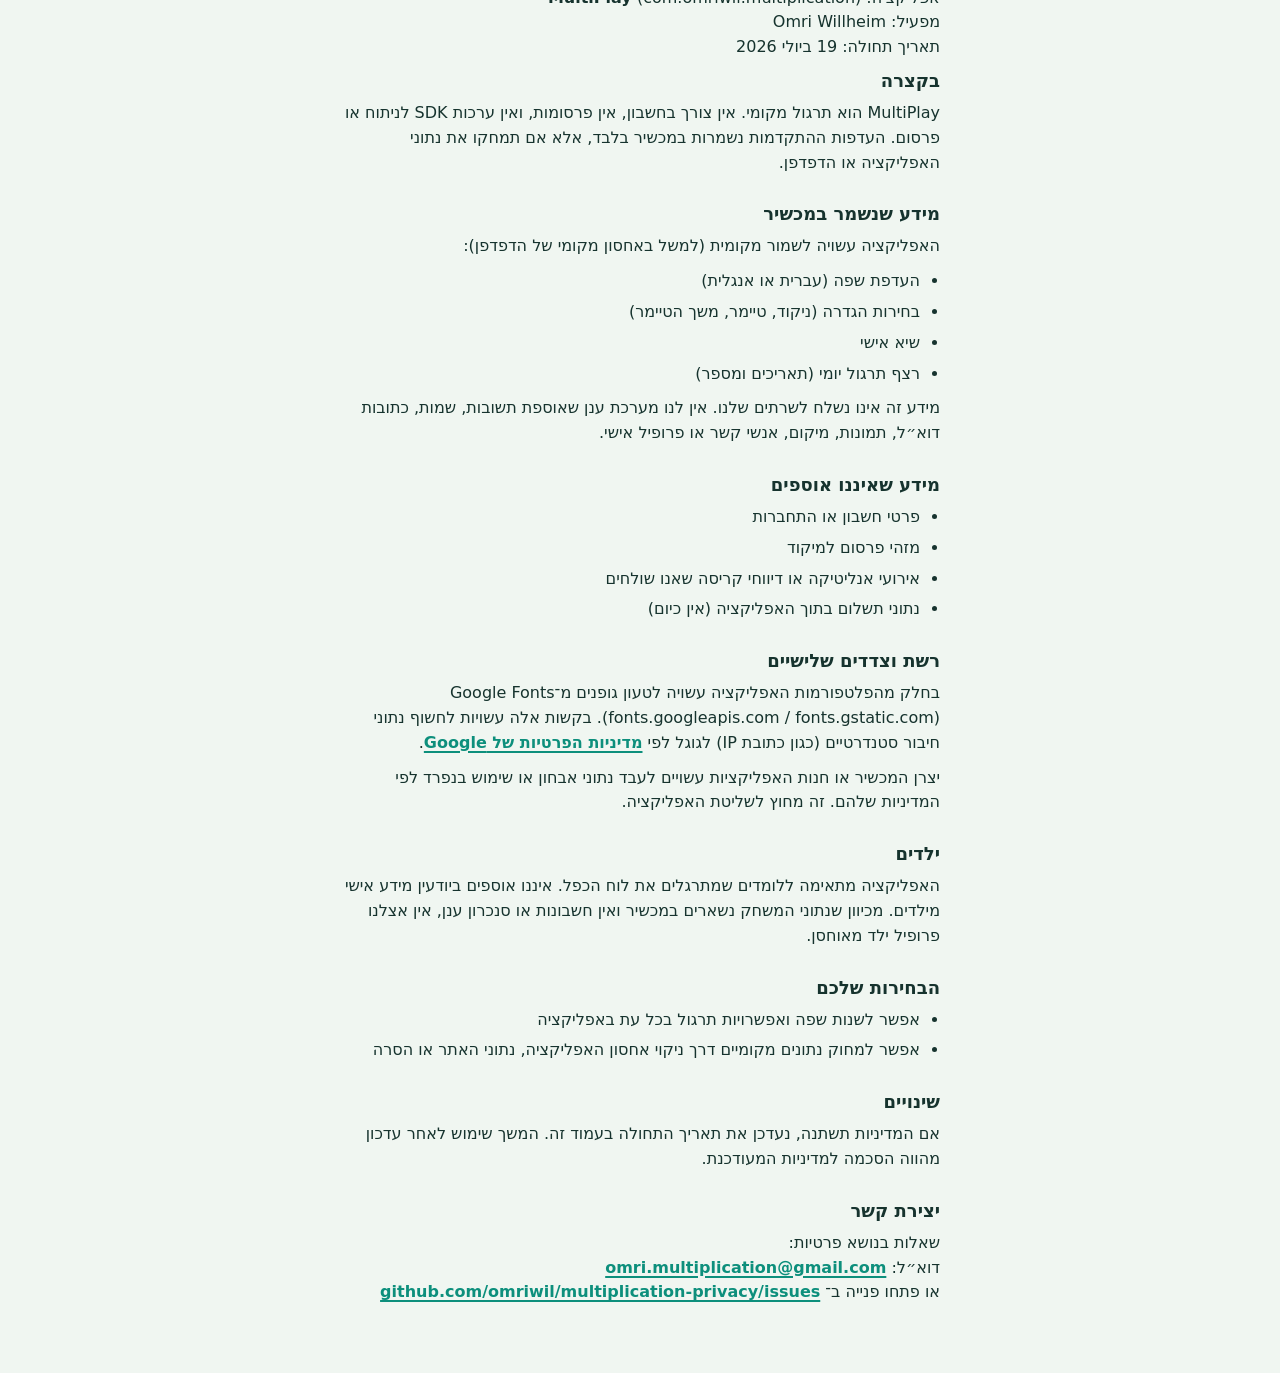
==== commit d37e8af0: "Sync legal pages from Multiplication." ====
--- a/privacy.html
+++ b/privacy.html
@@ -8,7 +8,7 @@
 	<title>Privacy Policy — MultiPlay</title>
 	<link rel="stylesheet" href="css/legal-page.css">
 </head>
-<body>
+<body class="legal-standalone">
 		<main class="legal-page">
 		<section data-legal-lang="en" lang="en">
 			<h1>Privacy Policy</h1>
@@ -100,7 +100,7 @@
 					Email:
 					<a href="mailto:omri.multiplication@gmail.com">omri.multiplication@gmail.com</a><br>
 					Or open an issue:
-					<a href="https://github.com/omriwil/Multiplication/issues">github.com/omriwil/Multiplication/issues</a>
+					<a href="https://github.com/omriwil/multiplication-privacy/issues">github.com/omriwil/multiplication-privacy/issues</a>
 				</p>
 			</section>
 		</section>
@@ -196,7 +196,7 @@
 					דוא״ל:
 					<a href="mailto:omri.multiplication@gmail.com">omri.multiplication@gmail.com</a><br>
 					או פתחו פנייה ב־
-					<a href="https://github.com/omriwil/Multiplication/issues">github.com/omriwil/Multiplication/issues</a>
+					<a href="https://github.com/omriwil/multiplication-privacy/issues">github.com/omriwil/multiplication-privacy/issues</a>
 				</p>
 			</section>
 		</section>
--- a/css/legal-page.css
+++ b/css/legal-page.css
@@ -14,7 +14,7 @@
 	box-sizing: border-box;
 }
 
-body {
+body.legal-standalone {
 	margin: 0;
 	min-height: 100vh;
 	font-family: var(--font-ui);
@@ -23,6 +23,23 @@
 		var(--bg);
 	color: var(--text);
 	-webkit-font-smoothing: antialiased;
+}
+
+.legal-overlay {
+	position: fixed;
+	inset: 0;
+	z-index: 100;
+	overflow-y: auto;
+	background:
+		radial-gradient(ellipse 80% 60% at 50% -10%, rgba(13, 143, 124, 0.16), transparent),
+		var(--bg);
+	color: var(--text);
+	font-family: var(--font-ui);
+	-webkit-font-smoothing: antialiased;
+}
+
+.legal-overlay[hidden] {
+	display: none;
 }
 
 .legal-top-bar {
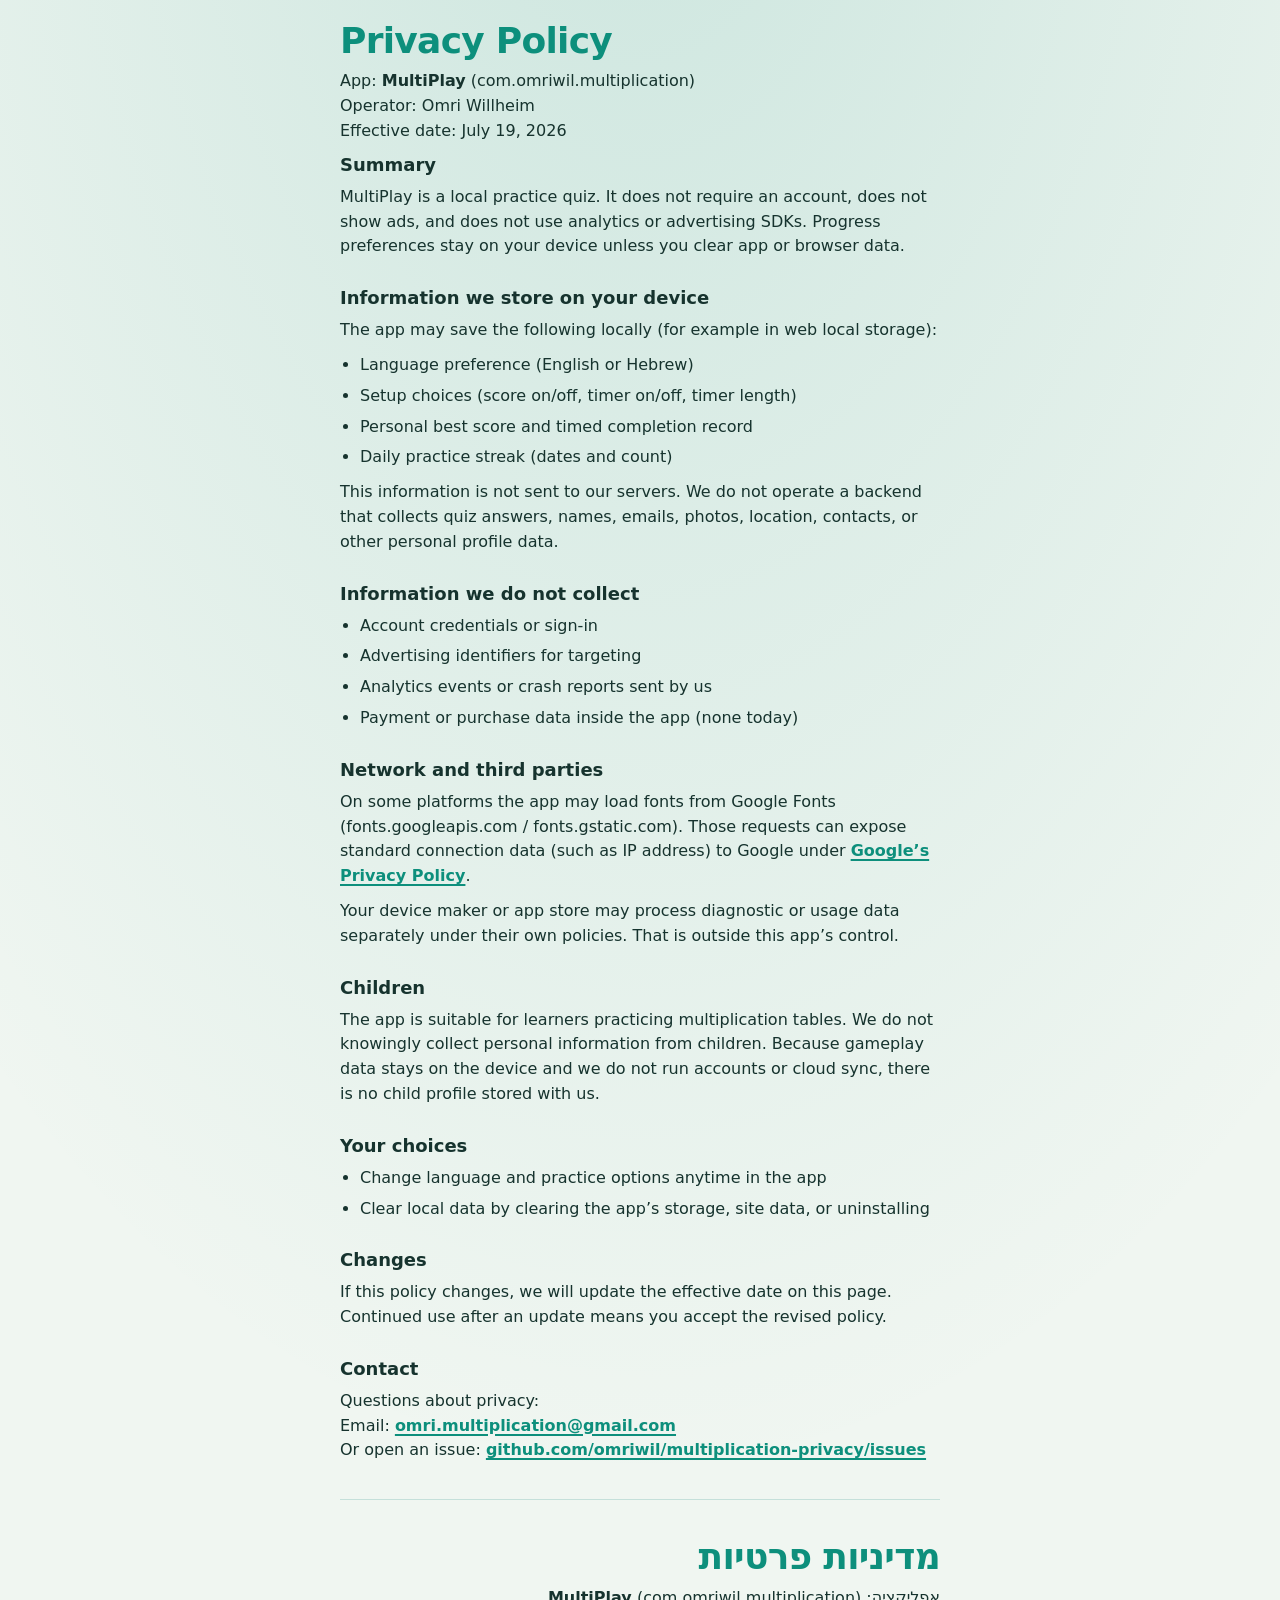
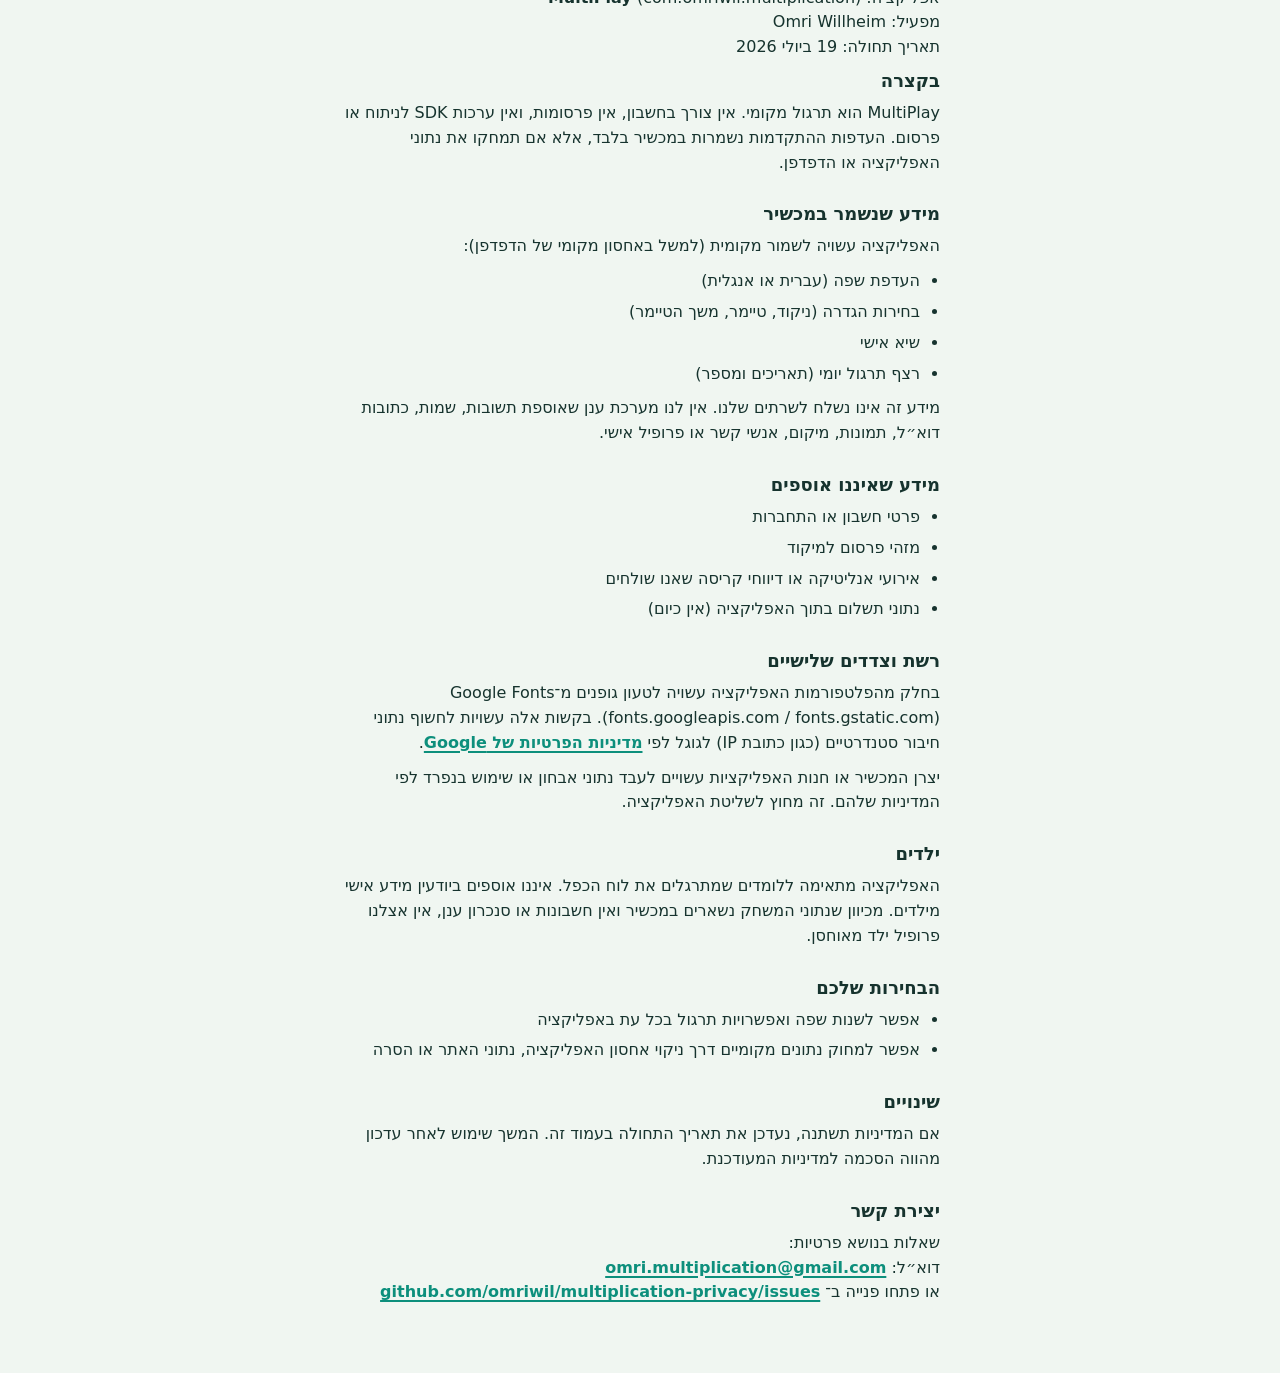
==== commit f487d4ac: "Sync legal pages from Multiplication." ====
--- a/privacy.html
+++ b/privacy.html
@@ -33,7 +33,7 @@
 				<ul>
 					<li>Language preference (English or Hebrew)</li>
 					<li>Setup choices (score on/off, timer on/off, timer length)</li>
-					<li>Personal best score</li>
+					<li>Personal best score and timed completion record</li>
 					<li>Daily practice streak (dates and count)</li>
 				</ul>
 				<p>
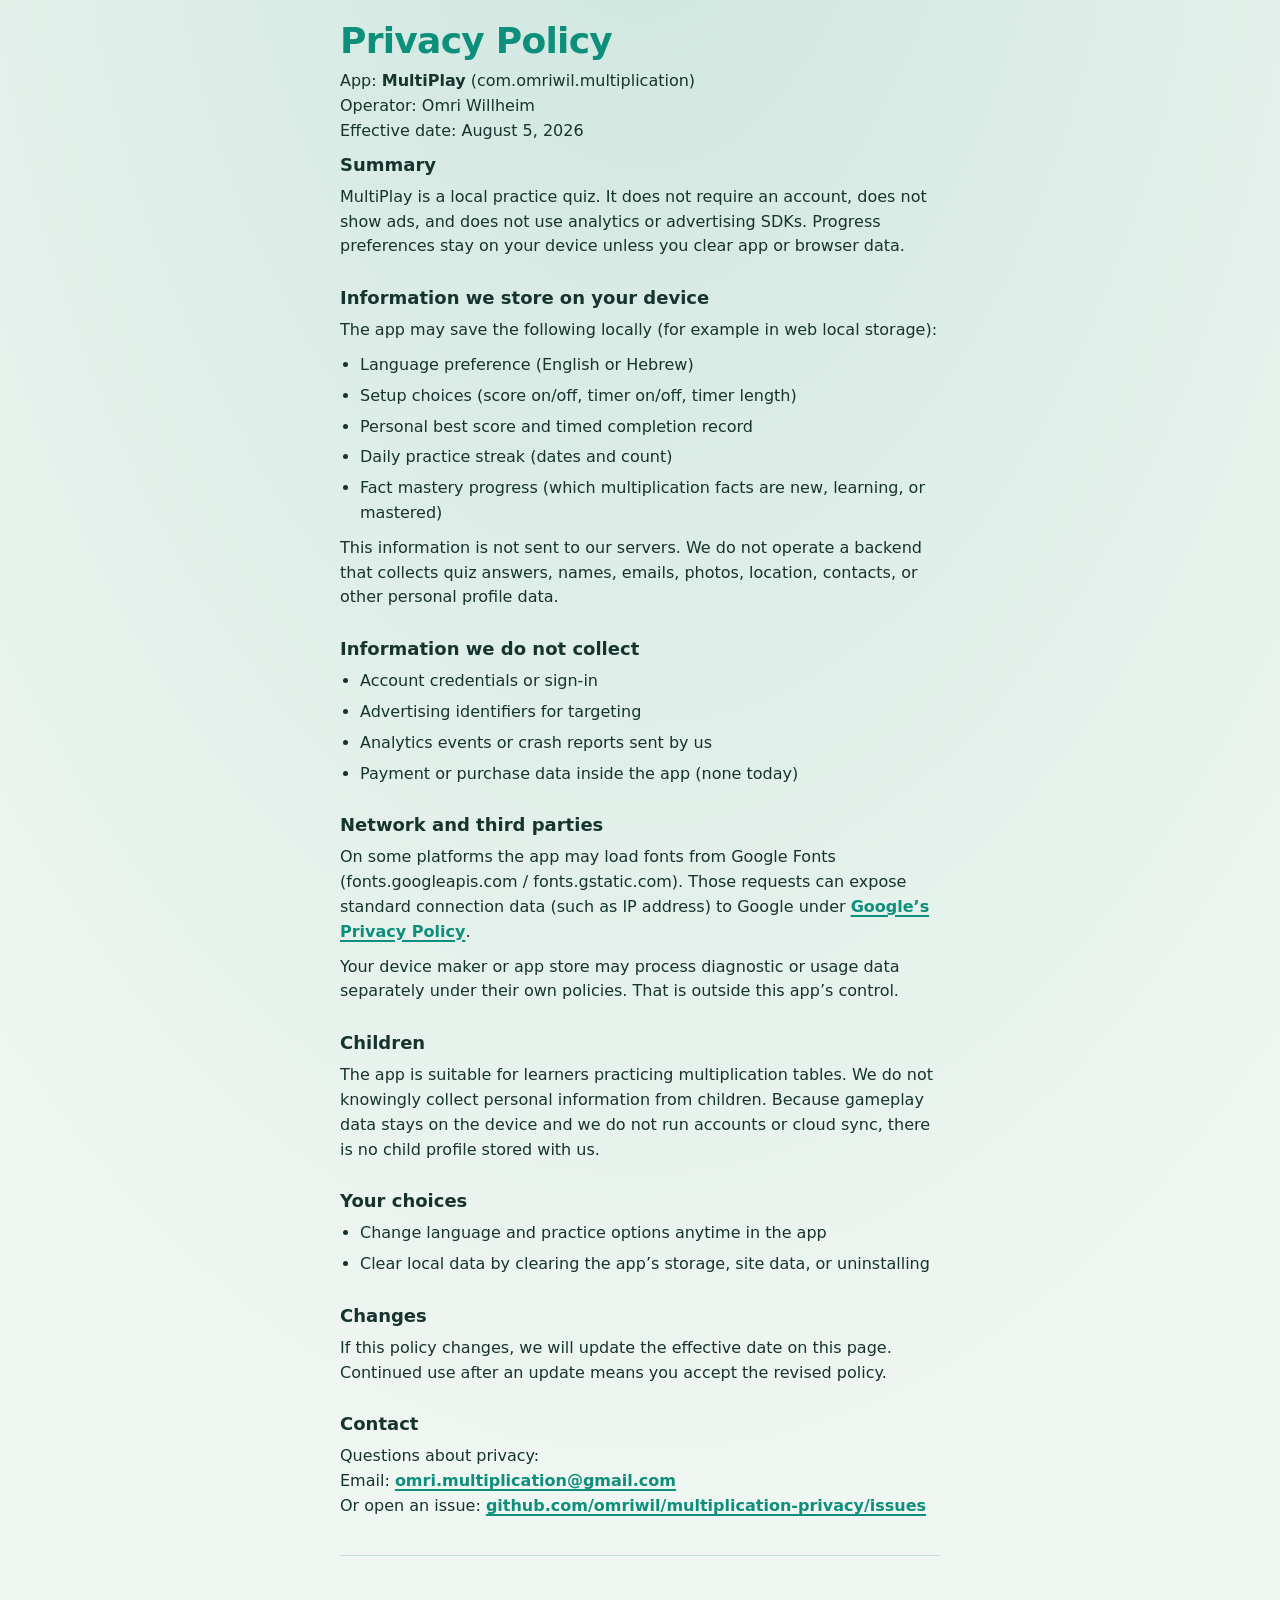
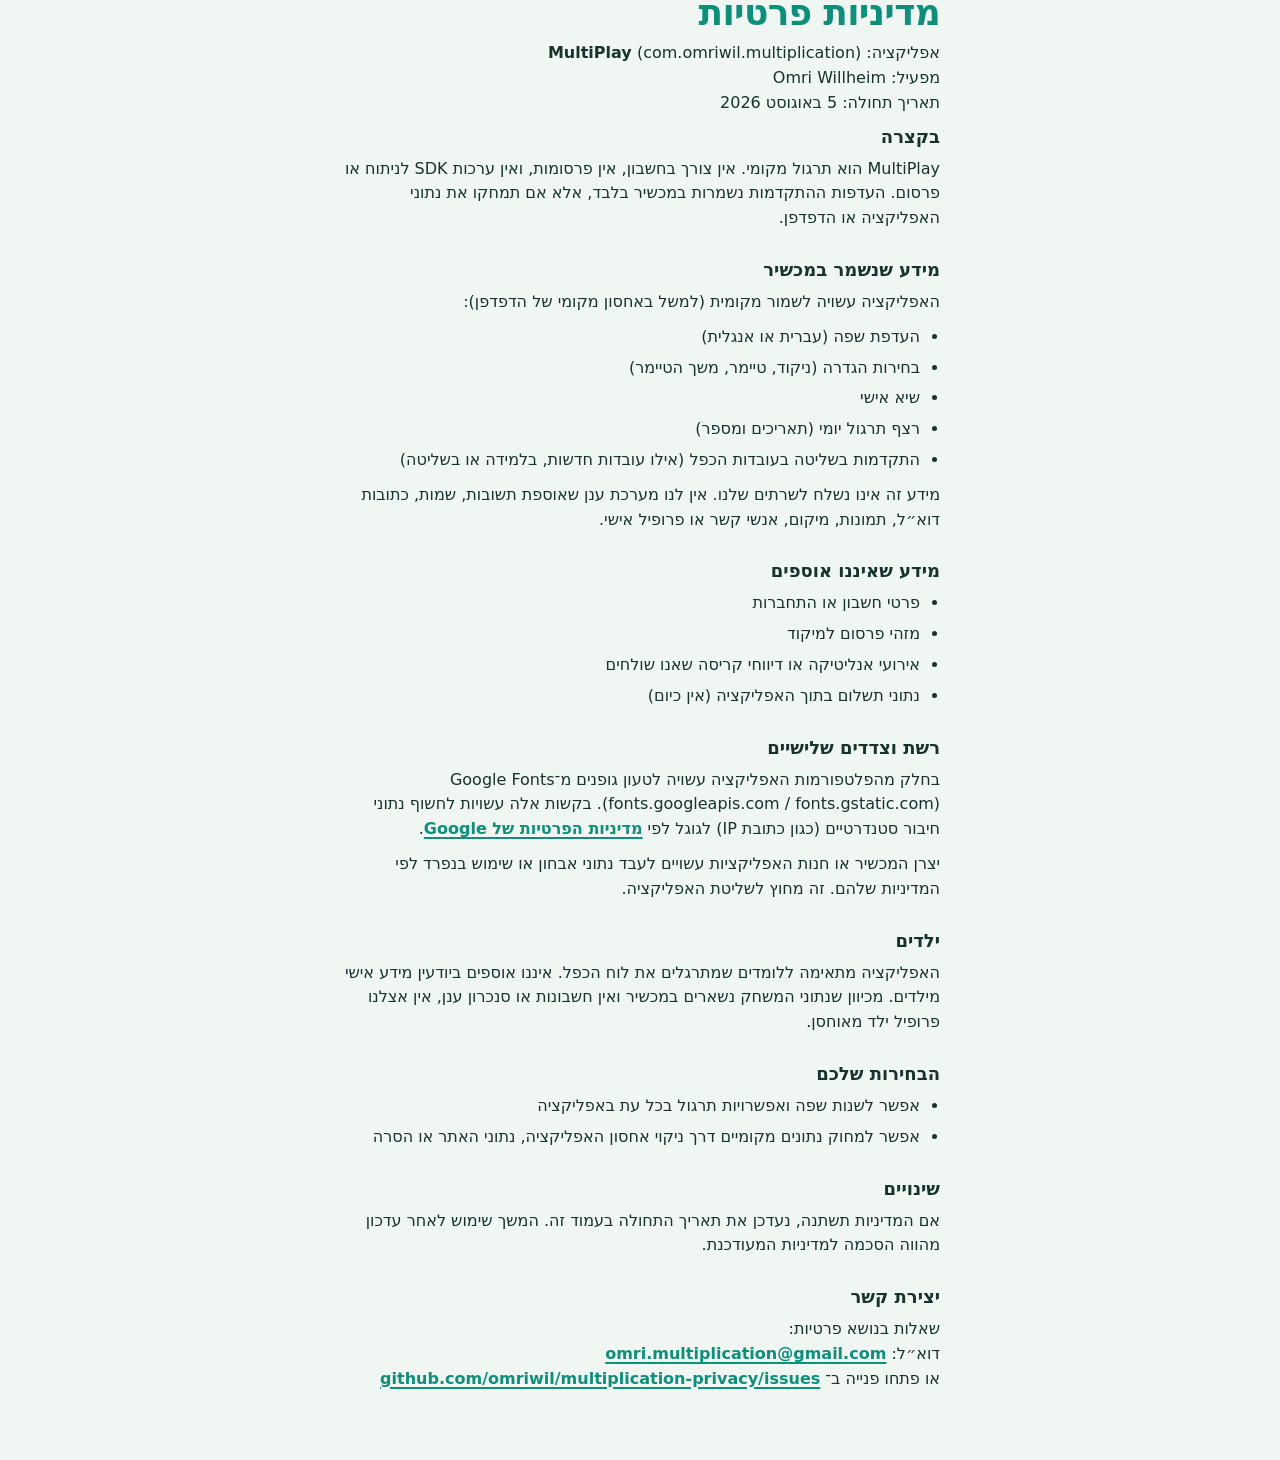
==== commit e81bf711: "Sync legal pages from Multiplication." ====
--- a/privacy.html
+++ b/privacy.html
@@ -15,7 +15,7 @@
 			<p class="legal-meta">
 				App: <strong>MultiPlay</strong> (com.omriwil.multiplication)<br>
 				Operator: Omri Willheim<br>
-				Effective date: July 19, 2026
+				Effective date: August 5, 2026
 			</p>
 
 			<section>
@@ -35,6 +35,7 @@
 					<li>Setup choices (score on/off, timer on/off, timer length)</li>
 					<li>Personal best score and timed completion record</li>
 					<li>Daily practice streak (dates and count)</li>
+					<li>Fact mastery progress (which multiplication facts are new, learning, or mastered)</li>
 				</ul>
 				<p>
 					This information is not sent to our servers. We do not operate a backend
@@ -112,7 +113,7 @@
 			<p class="legal-meta">
 				אפליקציה: <strong>MultiPlay</strong> (com.omriwil.multiplication)<br>
 				מפעיל: Omri Willheim<br>
-				תאריך תחולה: 19 ביולי 2026
+				תאריך תחולה: 5 באוגוסט 2026
 			</p>
 
 			<section>
@@ -132,6 +133,7 @@
 					<li>בחירות הגדרה (ניקוד, טיימר, משך הטיימר)</li>
 					<li>שיא אישי</li>
 					<li>רצף תרגול יומי (תאריכים ומספר)</li>
+					<li>התקדמות בשליטה בעובדות הכפל (אילו עובדות חדשות, בלמידה או בשליטה)</li>
 				</ul>
 				<p>
 					מידע זה אינו נשלח לשרתים שלנו. אין לנו מערכת ענן שאוספת תשובות,
--- a/css/legal-page.css
+++ b/css/legal-page.css
@@ -169,6 +169,13 @@
 	border-radius: 4px;
 }
 
+.legal-load-error {
+	margin: 24px 0 0;
+	font-size: 1rem;
+	line-height: 1.55;
+	color: var(--text-muted);
+}
+
 [lang="he"] {
 	font-family: "Rubik", "Segoe UI", system-ui, -apple-system, sans-serif;
 }
